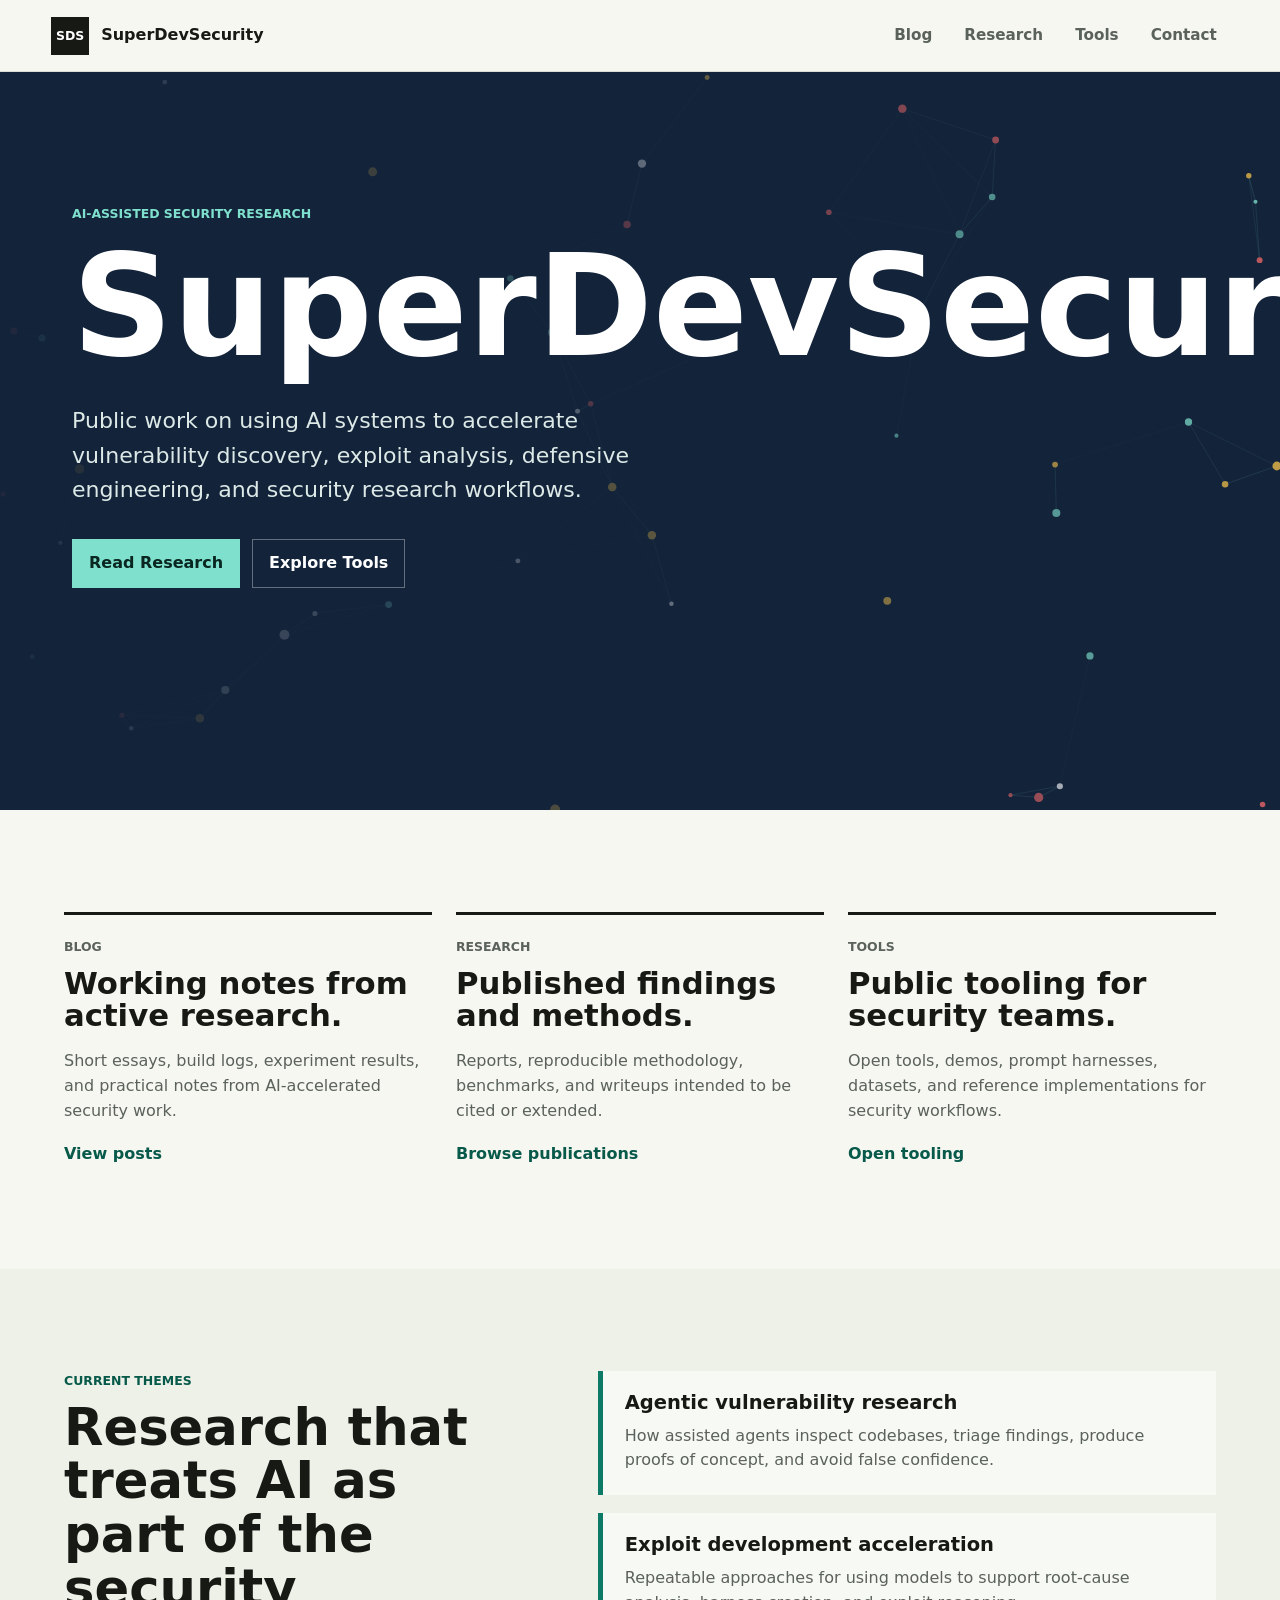
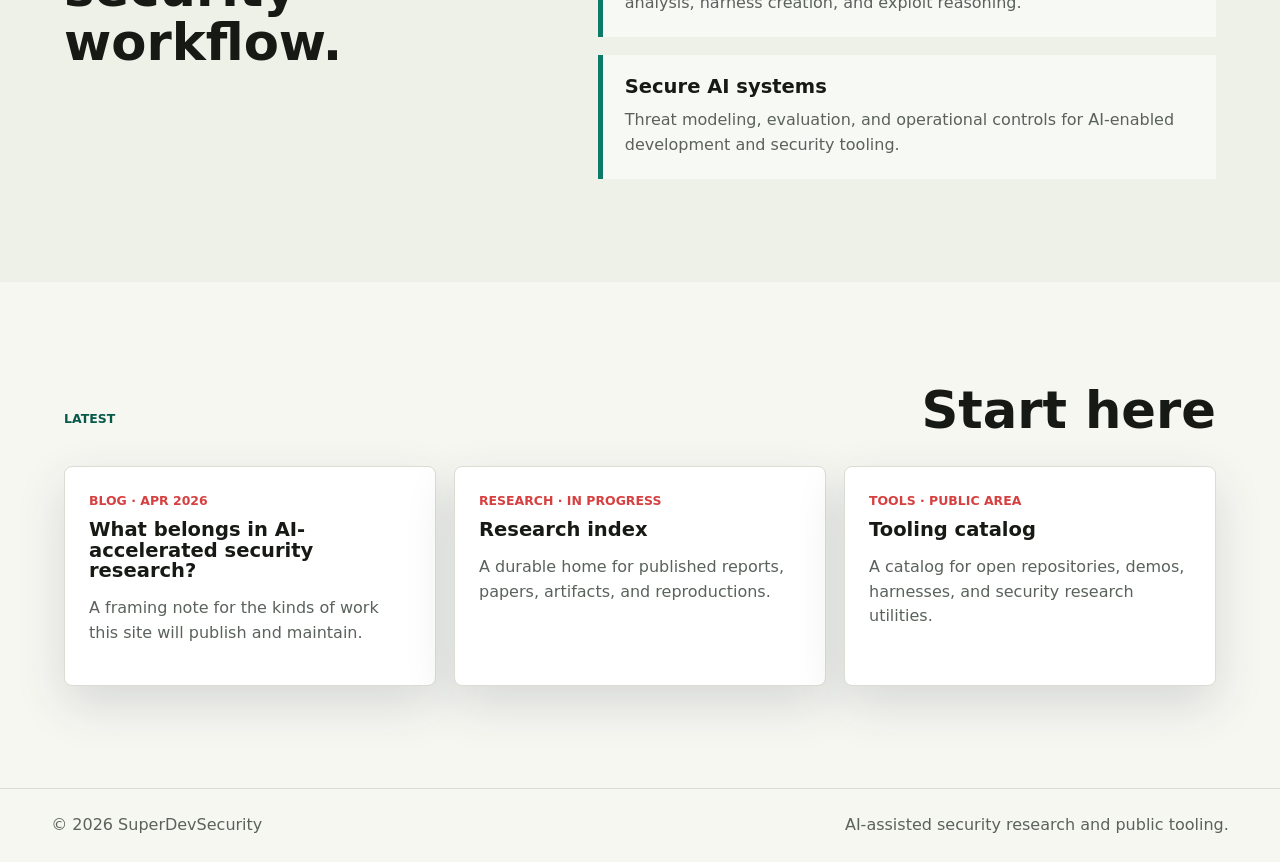
==== index.html @ de1db29b "Build GitHub Pages site" ====
<!doctype html>
<html lang="en">
  <head>
    <meta charset="utf-8">
    <meta name="viewport" content="width=device-width, initial-scale=1">
    <meta name="description" content="SuperDevSecurity publishes AI-assisted security research, experiments, and public security tooling.">
    <title>SuperDevSecurity | AI Accelerated Security Research</title>
    <link rel="stylesheet" href="styles.css">
  </head>
  <body>
    <header class="site-header">
      <a class="brand" href="index.html" aria-label="SuperDevSecurity home">
        <span class="brand-mark">SDS</span>
        <span>SuperDevSecurity</span>
      </a>
      <button class="nav-toggle" type="button" aria-expanded="false" aria-controls="site-nav">Menu</button>
      <nav class="site-nav" id="site-nav" aria-label="Primary navigation">
        <a href="blog/">Blog</a>
        <a href="research/">Research</a>
        <a href="tools/">Tools</a>
        <a href="mailto:research@superdevsecurity.com">Contact</a>
      </nav>
    </header>

    <main>
      <section class="hero">
        <canvas class="hero-canvas" data-network-canvas aria-hidden="true"></canvas>
        <div class="hero-content">
          <p class="eyebrow">AI-assisted security research</p>
          <h1>SuperDevSecurity</h1>
          <p class="hero-copy">
            Public work on using AI systems to accelerate vulnerability discovery, exploit analysis,
            defensive engineering, and security research workflows.
          </p>
          <div class="hero-actions">
            <a class="button primary" href="research/">Read Research</a>
            <a class="button secondary" href="tools/">Explore Tools</a>
          </div>
        </div>
      </section>

      <section class="section intro-grid" aria-label="Site areas">
        <article>
          <p class="kicker">Blog</p>
          <h2>Working notes from active research.</h2>
          <p>Short essays, build logs, experiment results, and practical notes from AI-accelerated security work.</p>
          <a class="text-link" href="blog/">View posts</a>
        </article>
        <article>
          <p class="kicker">Research</p>
          <h2>Published findings and methods.</h2>
          <p>Reports, reproducible methodology, benchmarks, and writeups intended to be cited or extended.</p>
          <a class="text-link" href="research/">Browse publications</a>
        </article>
        <article>
          <p class="kicker">Tools</p>
          <h2>Public tooling for security teams.</h2>
          <p>Open tools, demos, prompt harnesses, datasets, and reference implementations for security workflows.</p>
          <a class="text-link" href="tools/">Open tooling</a>
        </article>
      </section>

      <section class="section split">
        <div>
          <p class="eyebrow">Current themes</p>
          <h2>Research that treats AI as part of the security workflow.</h2>
        </div>
        <div class="theme-list">
          <article>
            <h3>Agentic vulnerability research</h3>
            <p>How assisted agents inspect codebases, triage findings, produce proofs of concept, and avoid false confidence.</p>
          </article>
          <article>
            <h3>Exploit development acceleration</h3>
            <p>Repeatable approaches for using models to support root-cause analysis, harness creation, and exploit reasoning.</p>
          </article>
          <article>
            <h3>Secure AI systems</h3>
            <p>Threat modeling, evaluation, and operational controls for AI-enabled development and security tooling.</p>
          </article>
        </div>
      </section>

      <section class="section latest">
        <div class="section-heading">
          <p class="eyebrow">Latest</p>
          <h2>Start here</h2>
        </div>
        <div class="cards">
          <article class="card">
            <p class="meta">Blog · Apr 2026</p>
            <h3><a href="blog/ai-accelerated-security-research.html">What belongs in AI-accelerated security research?</a></h3>
            <p>A framing note for the kinds of work this site will publish and maintain.</p>
          </article>
          <article class="card">
            <p class="meta">Research · In progress</p>
            <h3><a href="research/">Research index</a></h3>
            <p>A durable home for published reports, papers, artifacts, and reproductions.</p>
          </article>
          <article class="card">
            <p class="meta">Tools · Public area</p>
            <h3><a href="tools/">Tooling catalog</a></h3>
            <p>A catalog for open repositories, demos, harnesses, and security research utilities.</p>
          </article>
        </div>
      </section>
    </main>

    <footer class="site-footer">
      <span>&copy; 2026 SuperDevSecurity</span>
      <span>AI-assisted security research and public tooling.</span>
    </footer>

    <script src="script.js"></script>
  </body>
</html>
---- styles.css ----
:root {
  --bg: #f7f7f2;
  --paper: #ffffff;
  --ink: #161914;
  --muted: #5a625b;
  --line: #d9ddd2;
  --accent: #0d7a68;
  --accent-dark: #075949;
  --signal: #d74040;
  --navy: #13233a;
  --gold: #c9911a;
  --shadow: 0 18px 50px rgba(19, 35, 58, 0.14);
}

* {
  box-sizing: border-box;
}

html {
  scroll-behavior: smooth;
}

body {
  margin: 0;
  background: var(--bg);
  color: var(--ink);
  font-family: Inter, ui-sans-serif, system-ui, -apple-system, BlinkMacSystemFont, "Segoe UI", sans-serif;
  line-height: 1.55;
}

a {
  color: inherit;
  text-decoration: none;
}

a:hover {
  color: var(--accent-dark);
}

.site-header {
  align-items: center;
  background: rgba(247, 247, 242, 0.92);
  border-bottom: 1px solid var(--line);
  display: flex;
  gap: 24px;
  justify-content: space-between;
  left: 0;
  min-height: 72px;
  padding: 14px clamp(18px, 4vw, 56px);
  position: sticky;
  right: 0;
  top: 0;
  z-index: 10;
  backdrop-filter: blur(16px);
}

.brand {
  align-items: center;
  display: inline-flex;
  font-weight: 760;
  gap: 12px;
  letter-spacing: 0;
}

.brand-mark {
  align-items: center;
  background: var(--ink);
  color: white;
  display: inline-flex;
  font-size: 0.78rem;
  height: 38px;
  justify-content: center;
  width: 38px;
}

.site-nav {
  align-items: center;
  display: flex;
  gap: 8px;
}

.site-nav a {
  border-radius: 8px;
  color: var(--muted);
  font-size: 0.95rem;
  font-weight: 650;
  padding: 9px 12px;
}

.site-nav a[aria-current="page"],
.site-nav a:hover {
  background: #e9eee4;
  color: var(--ink);
}

.nav-toggle {
  background: var(--ink);
  border: 0;
  color: white;
  display: none;
  font: inherit;
  font-weight: 700;
  padding: 9px 12px;
}

.hero {
  background: var(--navy);
  color: white;
  min-height: clamp(560px, 82vh, 760px);
  overflow: hidden;
  position: relative;
}

.hero::after {
  background: linear-gradient(90deg, rgba(19, 35, 58, 0.94) 0%, rgba(19, 35, 58, 0.76) 42%, rgba(19, 35, 58, 0.22) 100%);
  content: "";
  inset: 0;
  position: absolute;
}

.hero-canvas {
  height: 100%;
  inset: 0;
  position: absolute;
  width: 100%;
}

.hero-content {
  max-width: 780px;
  padding: clamp(76px, 12vw, 132px) clamp(20px, 6vw, 72px) 96px;
  position: relative;
  z-index: 1;
}

.eyebrow,
.kicker,
.meta {
  color: var(--accent-dark);
  font-size: 0.78rem;
  font-weight: 800;
  letter-spacing: 0;
  margin: 0 0 10px;
  text-transform: uppercase;
}

.hero .eyebrow {
  color: #7ee0cd;
}

h1,
h2,
h3 {
  line-height: 1.05;
  margin: 0;
}

h1 {
  font-size: clamp(3.25rem, 11vw, 8.75rem);
  max-width: 900px;
}

h2 {
  font-size: clamp(2rem, 4vw, 4.4rem);
}

h3 {
  font-size: 1.22rem;
}

p {
  margin: 0;
}

.hero-copy {
  color: #dce9e7;
  font-size: clamp(1.08rem, 2vw, 1.38rem);
  margin-top: 24px;
  max-width: 690px;
}

.hero-actions {
  display: flex;
  flex-wrap: wrap;
  gap: 12px;
  margin-top: 32px;
}

.button {
  align-items: center;
  border: 1px solid transparent;
  display: inline-flex;
  font-weight: 800;
  justify-content: center;
  min-height: 46px;
  padding: 11px 16px;
}

.button.primary {
  background: #7ee0cd;
  color: #092620;
}

.button.secondary {
  border-color: rgba(255, 255, 255, 0.34);
  color: white;
}

.section {
  padding: clamp(56px, 8vw, 104px) clamp(18px, 5vw, 72px);
}

.intro-grid {
  display: grid;
  gap: 24px;
  grid-template-columns: repeat(3, minmax(0, 1fr));
}

.intro-grid article {
  border-top: 3px solid var(--ink);
  padding-top: 22px;
}

.intro-grid h2 {
  font-size: clamp(1.35rem, 2.4vw, 2.15rem);
  margin-bottom: 18px;
}

.intro-grid p,
.theme-list p,
.card p,
.content p,
.tool-row p,
.research-row p {
  color: var(--muted);
}

.text-link {
  color: var(--accent-dark);
  display: inline-block;
  font-weight: 800;
  margin-top: 18px;
}

.split {
  background: #edf1e8;
  display: grid;
  gap: clamp(28px, 6vw, 80px);
  grid-template-columns: minmax(0, 0.85fr) minmax(0, 1.15fr);
}

.theme-list {
  display: grid;
  gap: 18px;
}

.theme-list article {
  background: rgba(255, 255, 255, 0.58);
  border-left: 5px solid var(--accent);
  padding: 22px;
}

.theme-list h3 {
  margin-bottom: 10px;
}

.section-heading {
  align-items: end;
  display: flex;
  gap: 24px;
  justify-content: space-between;
  margin-bottom: 28px;
}

.cards {
  display: grid;
  gap: 18px;
  grid-template-columns: repeat(3, minmax(0, 1fr));
}

.card {
  background: var(--paper);
  border: 1px solid var(--line);
  border-radius: 8px;
  box-shadow: var(--shadow);
  min-height: 220px;
  padding: 24px;
}

.card h3 {
  margin-bottom: 14px;
}

.card .meta {
  color: var(--signal);
}

.page-hero {
  background: var(--ink);
  color: white;
  padding: clamp(64px, 10vw, 116px) clamp(18px, 5vw, 72px);
}

.page-hero p {
  color: #dfe7dd;
  font-size: 1.16rem;
  margin-top: 18px;
  max-width: 780px;
}

.page-hero .eyebrow,
.page-hero .text-link {
  color: #7ee0cd;
}

.content {
  margin: 0 auto;
  max-width: 980px;
  padding: clamp(42px, 6vw, 72px) clamp(18px, 4vw, 32px);
}

.post-list,
.research-list,
.tool-list {
  display: grid;
  gap: 16px;
}

.post-row,
.research-row,
.tool-row {
  background: white;
  border: 1px solid var(--line);
  border-radius: 8px;
  display: grid;
  gap: 12px;
  padding: 22px;
}

.post-row h2,
.research-row h2,
.tool-row h2 {
  font-size: clamp(1.35rem, 3vw, 2rem);
}

.tags {
  display: flex;
  flex-wrap: wrap;
  gap: 8px;
  margin-top: 6px;
}

.tag {
  background: #edf1e8;
  border: 1px solid var(--line);
  border-radius: 999px;
  color: var(--accent-dark);
  font-size: 0.82rem;
  font-weight: 750;
  padding: 5px 10px;
}

.article {
  background: white;
  border: 1px solid var(--line);
  border-radius: 8px;
  margin: clamp(28px, 5vw, 56px) auto;
  max-width: 860px;
  padding: clamp(24px, 5vw, 56px);
}

.article h1 {
  color: var(--ink);
  font-size: clamp(2.2rem, 6vw, 4.2rem);
  margin-bottom: 18px;
}

.article h2 {
  font-size: clamp(1.5rem, 3vw, 2rem);
  margin-top: 36px;
}

.article p,
.article li {
  color: var(--muted);
  font-size: 1.05rem;
}

.article p {
  margin-top: 16px;
}

.article ul {
  display: grid;
  gap: 10px;
  margin: 16px 0 0;
  padding-left: 22px;
}

.site-footer {
  align-items: center;
  border-top: 1px solid var(--line);
  color: var(--muted);
  display: flex;
  gap: 16px;
  justify-content: space-between;
  padding: 24px clamp(18px, 4vw, 56px);
}

@media (max-width: 840px) {
  .nav-toggle {
    display: inline-flex;
  }

  .site-nav {
    background: var(--bg);
    border-bottom: 1px solid var(--line);
    display: none;
    flex-direction: column;
    left: 0;
    padding: 12px 18px 18px;
    position: absolute;
    right: 0;
    top: 72px;
  }

  .site-nav.is-open {
    display: flex;
  }

  .site-nav a {
    width: 100%;
  }

  .hero::after {
    background: linear-gradient(180deg, rgba(19, 35, 58, 0.96) 0%, rgba(19, 35, 58, 0.74) 100%);
  }

  .intro-grid,
  .split,
  .cards {
    grid-template-columns: 1fr;
  }

  .site-footer {
    align-items: flex-start;
    flex-direction: column;
  }
}
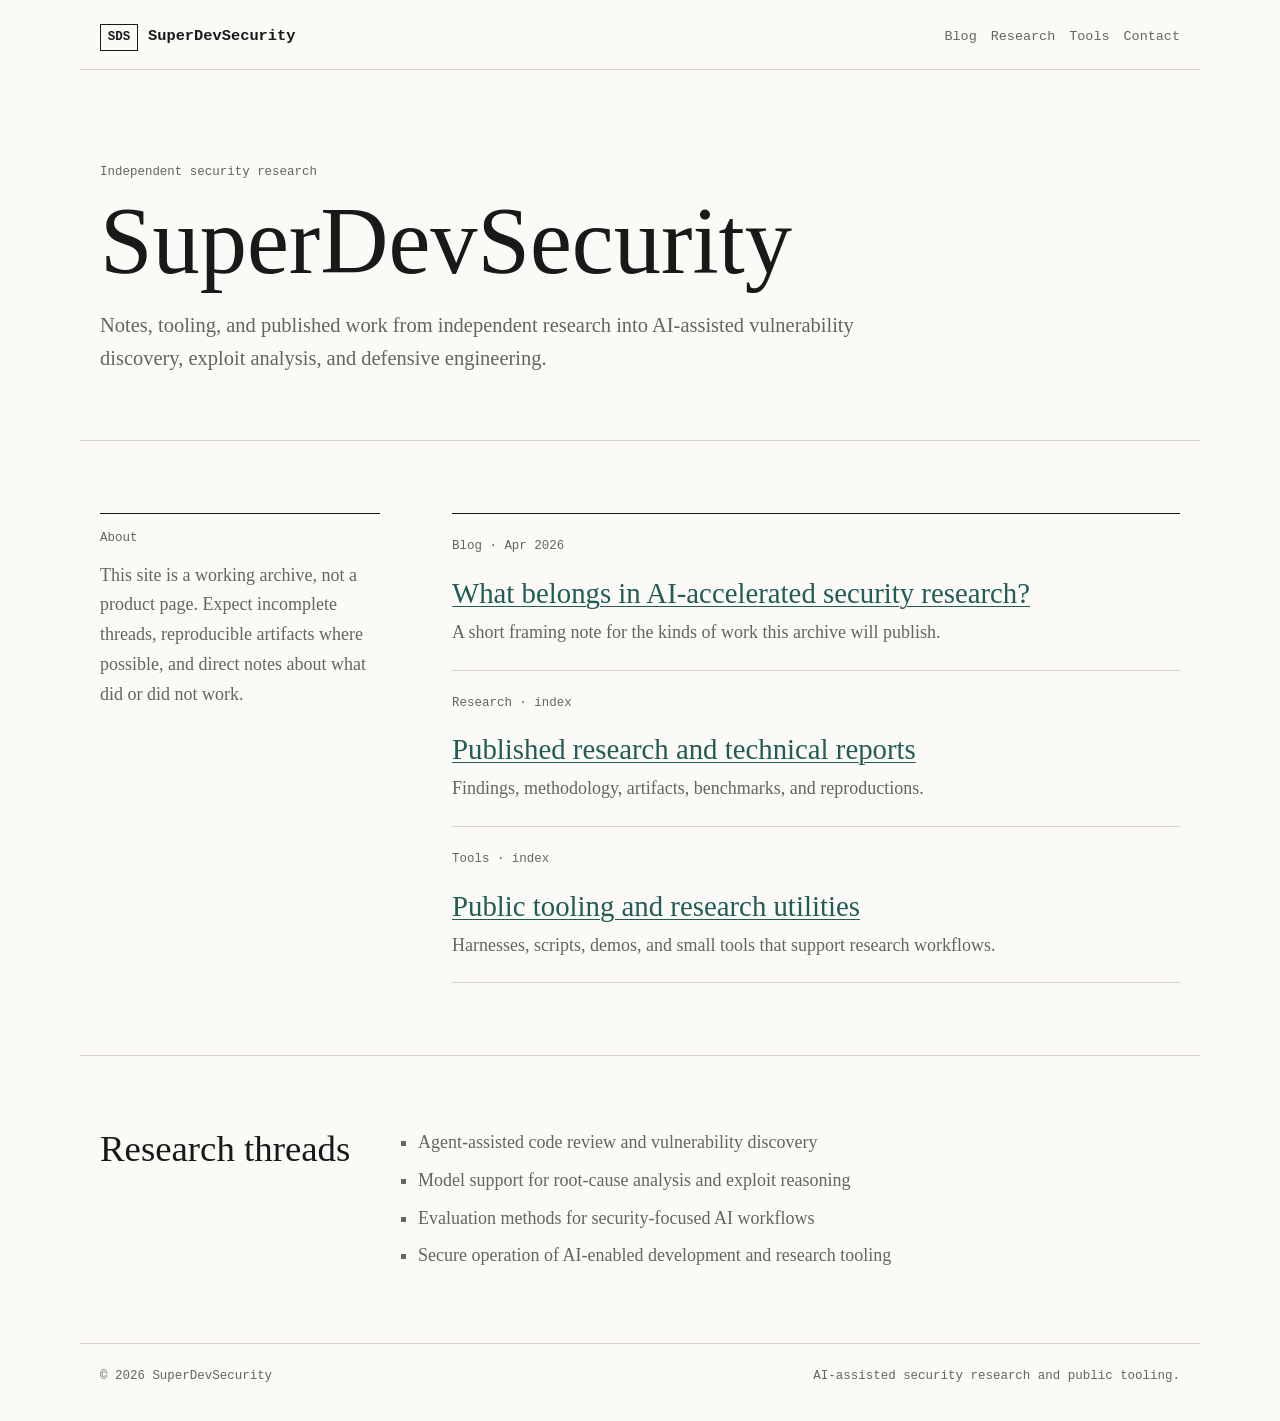
==== commit f9efee10: "design refresh" ====
--- a/index.html
+++ b/index.html
@@ -24,85 +24,52 @@
 
     <main>
       <section class="hero">
-        <canvas class="hero-canvas" data-network-canvas aria-hidden="true"></canvas>
         <div class="hero-content">
-          <p class="eyebrow">AI-assisted security research</p>
+          <p class="eyebrow">Independent security research</p>
           <h1>SuperDevSecurity</h1>
           <p class="hero-copy">
-            Public work on using AI systems to accelerate vulnerability discovery, exploit analysis,
-            defensive engineering, and security research workflows.
+            Notes, tooling, and published work from independent research into AI-assisted vulnerability
+            discovery, exploit analysis, and defensive engineering.
           </p>
-          <div class="hero-actions">
-            <a class="button primary" href="research/">Read Research</a>
-            <a class="button secondary" href="tools/">Explore Tools</a>
-          </div>
         </div>
       </section>
 
-      <section class="section intro-grid" aria-label="Site areas">
-        <article>
-          <p class="kicker">Blog</p>
-          <h2>Working notes from active research.</h2>
-          <p>Short essays, build logs, experiment results, and practical notes from AI-accelerated security work.</p>
-          <a class="text-link" href="blog/">View posts</a>
-        </article>
-        <article>
-          <p class="kicker">Research</p>
-          <h2>Published findings and methods.</h2>
-          <p>Reports, reproducible methodology, benchmarks, and writeups intended to be cited or extended.</p>
-          <a class="text-link" href="research/">Browse publications</a>
-        </article>
-        <article>
-          <p class="kicker">Tools</p>
-          <h2>Public tooling for security teams.</h2>
-          <p>Open tools, demos, prompt harnesses, datasets, and reference implementations for security workflows.</p>
-          <a class="text-link" href="tools/">Open tooling</a>
-        </article>
-      </section>
+      <section class="section notebook-grid" aria-label="Site index">
+        <aside class="profile-note">
+          <p class="kicker">About</p>
+          <p>
+            This site is a working archive, not a product page. Expect incomplete threads,
+            reproducible artifacts where possible, and direct notes about what did or did not work.
+          </p>
+        </aside>
 
-      <section class="section split">
-        <div>
-          <p class="eyebrow">Current themes</p>
-          <h2>Research that treats AI as part of the security workflow.</h2>
-        </div>
-        <div class="theme-list">
-          <article>
-            <h3>Agentic vulnerability research</h3>
-            <p>How assisted agents inspect codebases, triage findings, produce proofs of concept, and avoid false confidence.</p>
+        <div class="index-list">
+          <article class="index-row">
+            <p class="meta">Blog · Apr 2026</p>
+            <h2><a href="blog/ai-accelerated-security-research.html">What belongs in AI-accelerated security research?</a></h2>
+            <p>A short framing note for the kinds of work this archive will publish.</p>
           </article>
-          <article>
-            <h3>Exploit development acceleration</h3>
-            <p>Repeatable approaches for using models to support root-cause analysis, harness creation, and exploit reasoning.</p>
+          <article class="index-row">
+            <p class="meta">Research · index</p>
+            <h2><a href="research/">Published research and technical reports</a></h2>
+            <p>Findings, methodology, artifacts, benchmarks, and reproductions.</p>
           </article>
-          <article>
-            <h3>Secure AI systems</h3>
-            <p>Threat modeling, evaluation, and operational controls for AI-enabled development and security tooling.</p>
+          <article class="index-row">
+            <p class="meta">Tools · index</p>
+            <h2><a href="tools/">Public tooling and research utilities</a></h2>
+            <p>Harnesses, scripts, demos, and small tools that support research workflows.</p>
           </article>
         </div>
       </section>
 
-      <section class="section latest">
-        <div class="section-heading">
-          <p class="eyebrow">Latest</p>
-          <h2>Start here</h2>
-        </div>
-        <div class="cards">
-          <article class="card">
-            <p class="meta">Blog · Apr 2026</p>
-            <h3><a href="blog/ai-accelerated-security-research.html">What belongs in AI-accelerated security research?</a></h3>
-            <p>A framing note for the kinds of work this site will publish and maintain.</p>
-          </article>
-          <article class="card">
-            <p class="meta">Research · In progress</p>
-            <h3><a href="research/">Research index</a></h3>
-            <p>A durable home for published reports, papers, artifacts, and reproductions.</p>
-          </article>
-          <article class="card">
-            <p class="meta">Tools · Public area</p>
-            <h3><a href="tools/">Tooling catalog</a></h3>
-            <p>A catalog for open repositories, demos, harnesses, and security research utilities.</p>
-          </article>
-        </div>
+      <section class="section notes">
+        <h2>Research threads</h2>
+        <ul>
+          <li>Agent-assisted code review and vulnerability discovery</li>
+          <li>Model support for root-cause analysis and exploit reasoning</li>
+          <li>Evaluation methods for security-focused AI workflows</li>
+          <li>Secure operation of AI-enabled development and research tooling</li>
+        </ul>
       </section>
     </main>
 
--- a/styles.css
+++ b/styles.css
@@ -1,388 +1,257 @@
 :root {
-  --bg: #f7f7f2;
+  --bg: #fbfaf7;
   --paper: #ffffff;
-  --ink: #161914;
-  --muted: #5a625b;
-  --line: #d9ddd2;
-  --accent: #0d7a68;
-  --accent-dark: #075949;
-  --signal: #d74040;
-  --navy: #13233a;
-  --gold: #c9911a;
-  --shadow: 0 18px 50px rgba(19, 35, 58, 0.14);
+  --ink: #191919;
+  --muted: #66645f;
+  --line: #d8d3c8;
+  --accent: #225c56;
+  --accent-soft: #eef4f1;
+  --code: #f2efe8;
 }
 
 * {
   box-sizing: border-box;
-}
-
-html {
-  scroll-behavior: smooth;
 }
 
 body {
   margin: 0;
   background: var(--bg);
   color: var(--ink);
-  font-family: Inter, ui-sans-serif, system-ui, -apple-system, BlinkMacSystemFont, "Segoe UI", sans-serif;
-  line-height: 1.55;
+  font-family: ui-serif, Georgia, Cambria, "Times New Roman", Times, serif;
+  font-size: 18px;
+  line-height: 1.65;
 }
 
 a {
-  color: inherit;
-  text-decoration: none;
+  color: var(--accent);
+  text-decoration: underline;
+  text-decoration-thickness: 1px;
+  text-underline-offset: 3px;
 }
 
 a:hover {
-  color: var(--accent-dark);
+  color: var(--ink);
 }
 
 .site-header {
-  align-items: center;
-  background: rgba(247, 247, 242, 0.92);
+  align-items: baseline;
   border-bottom: 1px solid var(--line);
   display: flex;
   gap: 24px;
   justify-content: space-between;
-  left: 0;
-  min-height: 72px;
-  padding: 14px clamp(18px, 4vw, 56px);
-  position: sticky;
-  right: 0;
-  top: 0;
-  z-index: 10;
-  backdrop-filter: blur(16px);
+  margin: 0 auto;
+  max-width: 1120px;
+  padding: 24px 20px 18px;
 }
 
 .brand {
-  align-items: center;
+  align-items: baseline;
+  color: var(--ink);
   display: inline-flex;
-  font-weight: 760;
-  gap: 12px;
-  letter-spacing: 0;
+  font-family: ui-monospace, SFMono-Regular, Menlo, Monaco, Consolas, "Liberation Mono", monospace;
+  font-size: 0.96rem;
+  font-weight: 700;
+  gap: 10px;
+  text-decoration: none;
 }
 
 .brand-mark {
-  align-items: center;
-  background: var(--ink);
-  color: white;
+  border: 1px solid var(--ink);
   display: inline-flex;
   font-size: 0.78rem;
-  height: 38px;
   justify-content: center;
-  width: 38px;
+  min-width: 38px;
+  padding: 2px 5px;
 }
 
 .site-nav {
-  align-items: center;
   display: flex;
-  gap: 8px;
+  flex-wrap: wrap;
+  gap: 14px;
 }
 
 .site-nav a {
-  border-radius: 8px;
-  color: var(--muted);
-  font-size: 0.95rem;
-  font-weight: 650;
-  padding: 9px 12px;
+  color: var(--muted);
+  font-family: ui-monospace, SFMono-Regular, Menlo, Monaco, Consolas, "Liberation Mono", monospace;
+  font-size: 0.84rem;
+  text-decoration: none;
 }
 
 .site-nav a[aria-current="page"],
 .site-nav a:hover {
-  background: #e9eee4;
-  color: var(--ink);
+  color: var(--ink);
+  text-decoration: underline;
+  text-underline-offset: 4px;
 }
 
 .nav-toggle {
-  background: var(--ink);
-  border: 0;
-  color: white;
+  background: transparent;
+  border: 1px solid var(--line);
+  color: var(--ink);
   display: none;
   font: inherit;
-  font-weight: 700;
-  padding: 9px 12px;
-}
-
-.hero {
-  background: var(--navy);
-  color: white;
-  min-height: clamp(560px, 82vh, 760px);
-  overflow: hidden;
-  position: relative;
-}
-
-.hero::after {
-  background: linear-gradient(90deg, rgba(19, 35, 58, 0.94) 0%, rgba(19, 35, 58, 0.76) 42%, rgba(19, 35, 58, 0.22) 100%);
-  content: "";
-  inset: 0;
-  position: absolute;
-}
-
-.hero-canvas {
-  height: 100%;
-  inset: 0;
-  position: absolute;
-  width: 100%;
+  padding: 4px 8px;
+}
+
+.hero,
+.page-hero {
+  border-bottom: 1px solid var(--line);
+  margin: 0 auto;
+  max-width: 1120px;
+  padding: clamp(48px, 8vw, 92px) 20px clamp(34px, 6vw, 64px);
 }
 
 .hero-content {
-  max-width: 780px;
-  padding: clamp(76px, 12vw, 132px) clamp(20px, 6vw, 72px) 96px;
-  position: relative;
-  z-index: 1;
+  max-width: 820px;
 }
 
 .eyebrow,
 .kicker,
 .meta {
-  color: var(--accent-dark);
+  color: var(--muted);
+  font-family: ui-monospace, SFMono-Regular, Menlo, Monaco, Consolas, "Liberation Mono", monospace;
   font-size: 0.78rem;
-  font-weight: 800;
   letter-spacing: 0;
-  margin: 0 0 10px;
-  text-transform: uppercase;
-}
-
-.hero .eyebrow {
-  color: #7ee0cd;
+  margin: 0 0 12px;
+  text-transform: none;
 }
 
 h1,
 h2,
-h3 {
-  line-height: 1.05;
-  margin: 0;
-}
-
-h1 {
-  font-size: clamp(3.25rem, 11vw, 8.75rem);
-  max-width: 900px;
-}
-
-h2 {
-  font-size: clamp(2rem, 4vw, 4.4rem);
-}
-
-h3 {
-  font-size: 1.22rem;
-}
-
+h3,
 p {
   margin: 0;
 }
 
-.hero-copy {
-  color: #dce9e7;
-  font-size: clamp(1.08rem, 2vw, 1.38rem);
-  margin-top: 24px;
-  max-width: 690px;
-}
-
-.hero-actions {
-  display: flex;
-  flex-wrap: wrap;
-  gap: 12px;
-  margin-top: 32px;
-}
-
-.button {
-  align-items: center;
-  border: 1px solid transparent;
-  display: inline-flex;
-  font-weight: 800;
-  justify-content: center;
-  min-height: 46px;
-  padding: 11px 16px;
-}
-
-.button.primary {
-  background: #7ee0cd;
-  color: #092620;
-}
-
-.button.secondary {
-  border-color: rgba(255, 255, 255, 0.34);
-  color: white;
-}
-
-.section {
-  padding: clamp(56px, 8vw, 104px) clamp(18px, 5vw, 72px);
-}
-
-.intro-grid {
-  display: grid;
-  gap: 24px;
-  grid-template-columns: repeat(3, minmax(0, 1fr));
-}
-
-.intro-grid article {
-  border-top: 3px solid var(--ink);
-  padding-top: 22px;
-}
-
-.intro-grid h2 {
-  font-size: clamp(1.35rem, 2.4vw, 2.15rem);
-  margin-bottom: 18px;
-}
-
-.intro-grid p,
-.theme-list p,
-.card p,
-.content p,
-.tool-row p,
-.research-row p {
-  color: var(--muted);
-}
-
-.text-link {
-  color: var(--accent-dark);
-  display: inline-block;
-  font-weight: 800;
-  margin-top: 18px;
-}
-
-.split {
-  background: #edf1e8;
-  display: grid;
-  gap: clamp(28px, 6vw, 80px);
-  grid-template-columns: minmax(0, 0.85fr) minmax(0, 1.15fr);
-}
-
-.theme-list {
-  display: grid;
-  gap: 18px;
-}
-
-.theme-list article {
-  background: rgba(255, 255, 255, 0.58);
-  border-left: 5px solid var(--accent);
-  padding: 22px;
-}
-
-.theme-list h3 {
-  margin-bottom: 10px;
-}
-
-.section-heading {
-  align-items: end;
-  display: flex;
-  gap: 24px;
-  justify-content: space-between;
-  margin-bottom: 28px;
-}
-
-.cards {
-  display: grid;
-  gap: 18px;
-  grid-template-columns: repeat(3, minmax(0, 1fr));
-}
-
-.card {
-  background: var(--paper);
-  border: 1px solid var(--line);
-  border-radius: 8px;
-  box-shadow: var(--shadow);
-  min-height: 220px;
-  padding: 24px;
-}
-
-.card h3 {
-  margin-bottom: 14px;
-}
-
-.card .meta {
-  color: var(--signal);
-}
-
-.page-hero {
-  background: var(--ink);
-  color: white;
-  padding: clamp(64px, 10vw, 116px) clamp(18px, 5vw, 72px);
-}
-
+h1 {
+  font-size: clamp(2.55rem, 8vw, 5.9rem);
+  font-weight: 520;
+  line-height: 1;
+  max-width: 900px;
+}
+
+h2 {
+  font-size: clamp(1.45rem, 3vw, 2.3rem);
+  font-weight: 520;
+  line-height: 1.15;
+}
+
+h3 {
+  font-size: 1.12rem;
+  font-weight: 650;
+  line-height: 1.25;
+}
+
+.hero-copy,
 .page-hero p {
-  color: #dfe7dd;
-  font-size: 1.16rem;
-  margin-top: 18px;
+  color: var(--muted);
+  font-size: clamp(1.08rem, 2vw, 1.28rem);
+  margin-top: 20px;
   max-width: 780px;
 }
 
-.page-hero .eyebrow,
-.page-hero .text-link {
-  color: #7ee0cd;
-}
-
+.section,
 .content {
   margin: 0 auto;
-  max-width: 980px;
-  padding: clamp(42px, 6vw, 72px) clamp(18px, 4vw, 32px);
-}
-
+  max-width: 1120px;
+  padding: clamp(36px, 6vw, 72px) 20px;
+}
+
+.notebook-grid {
+  display: grid;
+  gap: clamp(28px, 6vw, 72px);
+  grid-template-columns: minmax(180px, 280px) minmax(0, 1fr);
+}
+
+.profile-note {
+  border-top: 1px solid var(--ink);
+  color: var(--muted);
+  padding-top: 14px;
+}
+
+.index-list,
 .post-list,
 .research-list,
 .tool-list {
-  display: grid;
-  gap: 16px;
-}
-
+  border-top: 1px solid var(--ink);
+  display: grid;
+}
+
+.index-row,
 .post-row,
 .research-row,
 .tool-row {
-  background: white;
-  border: 1px solid var(--line);
-  border-radius: 8px;
-  display: grid;
-  gap: 12px;
-  padding: 22px;
-}
-
+  border-bottom: 1px solid var(--line);
+  display: grid;
+  gap: 8px;
+  padding: 22px 0;
+}
+
+.index-row h2,
 .post-row h2,
 .research-row h2,
 .tool-row h2 {
-  font-size: clamp(1.35rem, 3vw, 2rem);
+  font-size: clamp(1.28rem, 2.5vw, 1.8rem);
+}
+
+.index-row p,
+.post-row p,
+.research-row p,
+.tool-row p,
+.content p,
+.article p,
+.article li {
+  color: var(--muted);
+}
+
+.notes {
+  border-top: 1px solid var(--line);
+  display: grid;
+  gap: 18px;
+  grid-template-columns: minmax(180px, 280px) minmax(0, 1fr);
+}
+
+.notes ul {
+  color: var(--muted);
+  display: grid;
+  gap: 8px;
+  list-style: square;
+  margin: 0;
+  padding-left: 20px;
 }
 
 .tags {
   display: flex;
   flex-wrap: wrap;
   gap: 8px;
-  margin-top: 6px;
+  margin-top: 4px;
 }
 
 .tag {
-  background: #edf1e8;
+  background: var(--code);
   border: 1px solid var(--line);
-  border-radius: 999px;
-  color: var(--accent-dark);
-  font-size: 0.82rem;
-  font-weight: 750;
-  padding: 5px 10px;
+  color: var(--muted);
+  font-family: ui-monospace, SFMono-Regular, Menlo, Monaco, Consolas, "Liberation Mono", monospace;
+  font-size: 0.72rem;
+  padding: 2px 7px;
 }
 
 .article {
-  background: white;
-  border: 1px solid var(--line);
-  border-radius: 8px;
-  margin: clamp(28px, 5vw, 56px) auto;
+  margin: 0 auto;
   max-width: 860px;
-  padding: clamp(24px, 5vw, 56px);
+  padding: clamp(36px, 7vw, 78px) 20px;
 }
 
 .article h1 {
-  color: var(--ink);
-  font-size: clamp(2.2rem, 6vw, 4.2rem);
-  margin-bottom: 18px;
+  font-size: clamp(2.1rem, 5vw, 4rem);
+  margin-bottom: 22px;
 }
 
 .article h2 {
-  font-size: clamp(1.5rem, 3vw, 2rem);
+  border-top: 1px solid var(--line);
+  font-size: clamp(1.35rem, 2.6vw, 1.9rem);
   margin-top: 36px;
-}
-
-.article p,
-.article li {
-  color: var(--muted);
-  font-size: 1.05rem;
+  padding-top: 22px;
 }
 
 .article p {
@@ -391,22 +260,33 @@
 
 .article ul {
   display: grid;
-  gap: 10px;
+  gap: 8px;
   margin: 16px 0 0;
   padding-left: 22px;
 }
 
 .site-footer {
-  align-items: center;
   border-top: 1px solid var(--line);
   color: var(--muted);
   display: flex;
+  font-family: ui-monospace, SFMono-Regular, Menlo, Monaco, Consolas, "Liberation Mono", monospace;
+  font-size: 0.78rem;
   gap: 16px;
   justify-content: space-between;
-  padding: 24px clamp(18px, 4vw, 56px);
-}
-
-@media (max-width: 840px) {
+  margin: 0 auto;
+  max-width: 1120px;
+  padding: 22px 20px 34px;
+}
+
+@media (max-width: 760px) {
+  body {
+    font-size: 17px;
+  }
+
+  .site-header {
+    align-items: center;
+  }
+
   .nav-toggle {
     display: inline-flex;
   }
@@ -417,32 +297,22 @@
     display: none;
     flex-direction: column;
     left: 0;
-    padding: 12px 18px 18px;
+    padding: 14px 20px 18px;
     position: absolute;
     right: 0;
-    top: 72px;
+    top: 74px;
   }
 
   .site-nav.is-open {
     display: flex;
   }
 
-  .site-nav a {
-    width: 100%;
-  }
-
-  .hero::after {
-    background: linear-gradient(180deg, rgba(19, 35, 58, 0.96) 0%, rgba(19, 35, 58, 0.74) 100%);
-  }
-
-  .intro-grid,
-  .split,
-  .cards {
+  .notebook-grid,
+  .notes {
     grid-template-columns: 1fr;
   }
 
   .site-footer {
-    align-items: flex-start;
     flex-direction: column;
   }
 }
